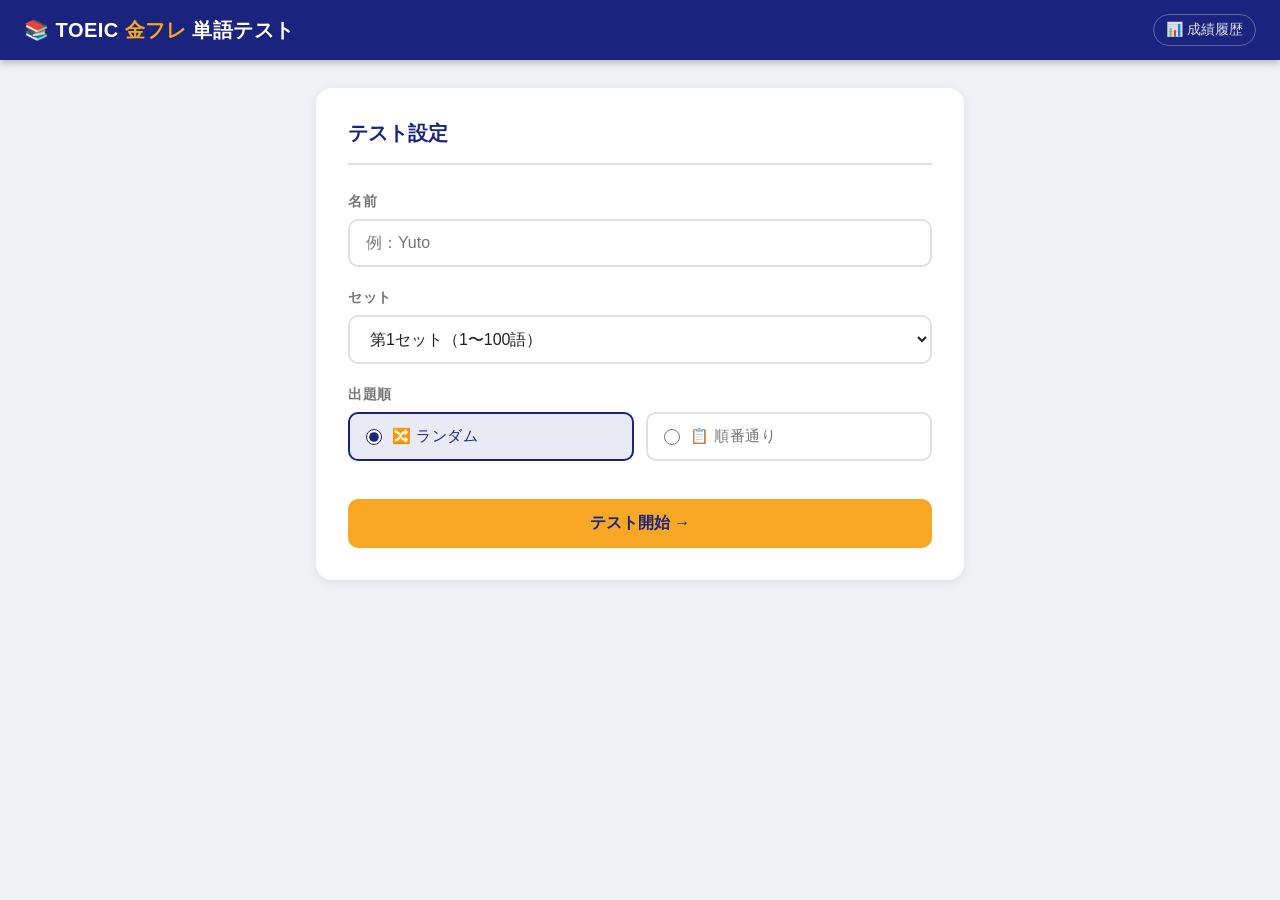
==== index.html @ 850b70ec "first commit" ====
<!DOCTYPE html>
<html lang="ja">
<head>
  <meta charset="UTF-8">
  <meta name="viewport" content="width=device-width, initial-scale=1.0">
  <title>TOEIC 金フレ 単語テスト</title>
  <link rel="stylesheet" href="style.css">
</head>
<body>
  <header class="header">
    <h1>📚 TOEIC <span class="accent">金フレ</span> 単語テスト</h1>
    <a href="history.html" class="header-link">📊 成績履歴</a>
  </header>

  <div class="container">
    <div class="card">
      <h2 class="card-title">テスト設定</h2>

      <div class="form-group">
        <label for="name">名前</label>
        <input type="text" id="name" placeholder="例：Yuto" autocomplete="off" />
      </div>

      <div class="form-group">
        <label for="set">セット</label>
        <select id="set">
          <option value="1">第1セット（1〜100語）</option>
          <option value="2">第2セット（101〜200語）</option>
          <option value="3">第3セット（201〜300語）</option>
          <option value="4">第4セット（301〜400語）</option>
          <option value="5">第5セット（401〜500語）</option>
          <option value="6">第6セット（501〜600語）</option>
          <option value="7">第7セット（601〜700語）</option>
          <option value="8">第8セット（701〜800語）</option>
          <option value="9">第9セット（801〜900語）</option>
          <option value="10">第10セット（901〜1000語）</option>
        </select>
      </div>

      <div class="form-group">
        <label>出題順</label>
        <div class="radio-group">
          <label class="radio-option">
            <input type="radio" name="order" value="random" checked>
            <span>🔀 ランダム</span>
          </label>
          <label class="radio-option">
            <input type="radio" name="order" value="sequential">
            <span>📋 順番通り</span>
          </label>
        </div>
      </div>

      <button class="btn btn-accent btn-full" onclick="startQuiz()">テスト開始 →</button>
    </div>
  </div>

  <script>
    // 前回入力した名前を自動復元
    const savedName = localStorage.getItem('lastPlayerName');
    if (savedName) document.getElementById('name').value = savedName;

    function startQuiz() {
      const name = document.getElementById('name').value.trim();
      const set  = document.getElementById('set').value;
      const order = document.querySelector('input[name="order"]:checked').value;

      if (!name) {
        const input = document.getElementById('name');
        input.style.borderColor = 'var(--wrong)';
        input.focus();
        return;
      }

      localStorage.setItem('lastPlayerName', name);
      sessionStorage.setItem('quizName',  name);
      sessionStorage.setItem('quizSet',   set);
      sessionStorage.setItem('quizOrder', order);

      window.location.href = 'quiz.html';
    }

    document.getElementById('name').addEventListener('input', function () {
      this.style.borderColor = '';
    });

    document.getElementById('name').addEventListener('keydown', function (e) {
      if (e.key === 'Enter') startQuiz();
    });
  </script>
</body>
</html>
---- style.css ----
* {
  margin: 0;
  padding: 0;
  box-sizing: border-box;
}

:root {
  --primary: #1a237e;
  --primary-light: #3949ab;
  --accent: #f9a825;
  --bg: #f0f2f5;
  --card: #ffffff;
  --text: #212121;
  --text-light: #757575;
  --correct: #2e7d32;
  --correct-bg: #e8f5e9;
  --wrong: #c62828;
  --wrong-bg: #ffebee;
  --border: #e0e0e0;
}

body {
  font-family: 'Segoe UI', Tahoma, Geneva, Verdana, sans-serif;
  background: var(--bg);
  color: var(--text);
  min-height: 100vh;
}

/* Header */
.header {
  background: var(--primary);
  color: white;
  padding: 14px 24px;
  display: flex;
  align-items: center;
  justify-content: space-between;
  box-shadow: 0 2px 8px rgba(0,0,0,0.3);
}

.header h1 {
  font-size: 20px;
  font-weight: 700;
  letter-spacing: 0.5px;
}

.header .accent {
  color: var(--accent);
}

.header-link {
  color: rgba(255,255,255,0.85);
  text-decoration: none;
  font-size: 14px;
  padding: 6px 12px;
  border: 1px solid rgba(255,255,255,0.3);
  border-radius: 20px;
  transition: all 0.2s;
}

.header-link:hover {
  background: rgba(255,255,255,0.15);
  color: white;
}

/* Container */
.container {
  max-width: 680px;
  margin: 0 auto;
  padding: 28px 16px;
}

/* Card */
.card {
  background: var(--card);
  border-radius: 16px;
  padding: 32px;
  box-shadow: 0 2px 12px rgba(0,0,0,0.08);
  margin-bottom: 20px;
}

.card-title {
  font-size: 20px;
  font-weight: 700;
  color: var(--primary);
  margin-bottom: 28px;
  padding-bottom: 16px;
  border-bottom: 2px solid var(--border);
}

/* Buttons */
.btn {
  display: inline-block;
  padding: 12px 28px;
  border: none;
  border-radius: 10px;
  font-size: 15px;
  font-weight: 600;
  cursor: pointer;
  transition: all 0.2s;
  text-decoration: none;
  text-align: center;
}

.btn-primary {
  background: var(--primary);
  color: white;
}

.btn-primary:hover {
  background: var(--primary-light);
  transform: translateY(-1px);
  box-shadow: 0 4px 12px rgba(26,35,126,0.3);
}

.btn-accent {
  background: var(--accent);
  color: var(--primary);
}

.btn-accent:hover {
  background: #fbb300;
  transform: translateY(-1px);
  box-shadow: 0 4px 12px rgba(249,168,37,0.4);
}

.btn-outline {
  background: transparent;
  color: var(--primary);
  border: 2px solid var(--primary);
}

.btn-outline:hover {
  background: var(--primary);
  color: white;
  transform: translateY(-1px);
}

.btn-full {
  width: 100%;
  padding: 14px;
  font-size: 16px;
  margin-top: 8px;
}

.btn:disabled {
  opacity: 0.6;
  cursor: not-allowed;
  transform: none !important;
}

.btn-group {
  display: flex;
  gap: 12px;
  justify-content: center;
  flex-wrap: wrap;
}

/* Form elements */
.form-group {
  margin-bottom: 22px;
}

label {
  display: block;
  font-weight: 600;
  font-size: 14px;
  color: var(--text-light);
  margin-bottom: 8px;
  text-transform: uppercase;
  letter-spacing: 0.5px;
}

input[type="text"] {
  width: 100%;
  padding: 13px 16px;
  border: 2px solid var(--border);
  border-radius: 10px;
  font-size: 16px;
  transition: border-color 0.2s;
  outline: none;
  color: var(--text);
}

input[type="text"]:focus {
  border-color: var(--primary);
  box-shadow: 0 0 0 3px rgba(26,35,126,0.1);
}

select {
  width: 100%;
  padding: 13px 16px;
  border: 2px solid var(--border);
  border-radius: 10px;
  font-size: 16px;
  outline: none;
  cursor: pointer;
  background: white;
  color: var(--text);
  transition: border-color 0.2s;
}

select:focus {
  border-color: var(--primary);
  box-shadow: 0 0 0 3px rgba(26,35,126,0.1);
}

/* Radio group */
.radio-group {
  display: flex;
  gap: 12px;
}

.radio-option {
  flex: 1;
  display: flex;
  align-items: center;
  gap: 10px;
  padding: 13px 16px;
  border: 2px solid var(--border);
  border-radius: 10px;
  cursor: pointer;
  transition: all 0.2s;
  font-size: 15px;
  font-weight: 500;
}

.radio-option:has(input:checked) {
  border-color: var(--primary);
  background: #e8eaf6;
  color: var(--primary);
}

.radio-option input[type="radio"] {
  accent-color: var(--primary);
  width: 16px;
  height: 16px;
}

/* Progress bar */
.progress-bar {
  background: var(--border);
  border-radius: 6px;
  height: 8px;
  margin-bottom: 20px;
  overflow: hidden;
}

.progress-fill {
  background: linear-gradient(90deg, var(--primary), var(--accent));
  height: 100%;
  border-radius: 6px;
  transition: width 0.4s ease;
}

.question-meta {
  display: flex;
  justify-content: space-between;
  align-items: center;
  margin-bottom: 32px;
  font-size: 14px;
  color: var(--text-light);
}

.question-meta .set-badge {
  background: var(--primary);
  color: white;
  padding: 4px 12px;
  border-radius: 20px;
  font-size: 12px;
  font-weight: 600;
}

/* Quiz specific */
.japanese-prompt {
  text-align: center;
  margin: 0 0 32px;
}

.japanese-prompt .word-jp {
  font-size: 32px;
  font-weight: 700;
  color: var(--primary);
  display: block;
  margin-bottom: 8px;
  letter-spacing: 1px;
}

.answer-row {
  display: flex;
  gap: 12px;
  align-items: stretch;
}

.answer-row input {
  flex: 1;
  font-size: 18px;
  padding: 14px 18px;
}

.answer-row .btn {
  padding: 14px 24px;
  white-space: nowrap;
}

.feedback-box {
  margin-top: 16px;
  padding: 14px 18px;
  border-radius: 10px;
  font-size: 15px;
  font-weight: 600;
  display: none;
}

.feedback-box.correct {
  background: var(--correct-bg);
  color: var(--correct);
  border: 1px solid #a5d6a7;
  display: block;
}

.feedback-box.wrong {
  background: var(--wrong-bg);
  color: var(--wrong);
  border: 1px solid #ef9a9a;
  display: block;
}

.next-area {
  margin-top: 20px;
  text-align: right;
  display: none;
}

/* Score display */
.score-display {
  text-align: center;
  padding: 24px 0;
}

.score-ring {
  display: inline-flex;
  flex-direction: column;
  align-items: center;
  justify-content: center;
  width: 160px;
  height: 160px;
  border-radius: 50%;
  border: 8px solid var(--primary);
  margin-bottom: 16px;
}

.score-ring.high { border-color: var(--correct); }
.score-ring.mid { border-color: var(--accent); }
.score-ring.low { border-color: var(--wrong); }

.score-number {
  font-size: 42px;
  font-weight: 800;
  color: var(--primary);
  line-height: 1;
}

.score-ring.high .score-number { color: var(--correct); }
.score-ring.mid .score-number { color: #e65100; }
.score-ring.low .score-number { color: var(--wrong); }

.score-fraction {
  font-size: 15px;
  color: var(--text-light);
  margin-top: 4px;
}

.result-info {
  font-size: 14px;
  color: var(--text-light);
  margin-top: 8px;
}

/* Wrong words list */
.wrong-list {
  list-style: none;
}

.wrong-item {
  display: flex;
  justify-content: space-between;
  align-items: center;
  padding: 11px 0;
  border-bottom: 1px solid var(--border);
  font-size: 14px;
  gap: 12px;
}

.wrong-item:last-child {
  border-bottom: none;
}

.wrong-item .jp {
  color: var(--text-light);
  flex: 1;
}

.wrong-item .user-ans {
  color: var(--wrong);
  font-weight: 600;
  text-decoration: line-through;
  font-size: 13px;
}

.wrong-item .correct-ans {
  color: var(--correct);
  font-weight: 700;
}

.arrow {
  color: var(--border);
  margin: 0 4px;
}

/* Status message */
.status-msg {
  font-size: 13px;
  margin-top: 10px;
  text-align: center;
  min-height: 20px;
}

.status-msg.ok { color: var(--correct); }
.status-msg.err { color: var(--wrong); }

/* History page */
.filter-row {
  display: flex;
  gap: 12px;
  align-items: flex-end;
  margin-bottom: 24px;
}

.filter-row .form-group {
  margin-bottom: 0;
  min-width: 200px;
}

.chart-container {
  position: relative;
  height: 280px;
  margin: 8px 0 24px;
}

.records-table {
  width: 100%;
  border-collapse: collapse;
  font-size: 14px;
}

.records-table th {
  background: var(--bg);
  padding: 10px 12px;
  text-align: left;
  font-weight: 600;
  font-size: 12px;
  color: var(--text-light);
  text-transform: uppercase;
  letter-spacing: 0.5px;
  border-bottom: 2px solid var(--border);
}

.records-table td {
  padding: 11px 12px;
  border-bottom: 1px solid var(--border);
}

.records-table tr:last-child td {
  border-bottom: none;
}

.records-table tr:hover td {
  background: #fafafa;
}

.accuracy-badge {
  font-weight: 700;
  padding: 3px 10px;
  border-radius: 20px;
  font-size: 13px;
}

.accuracy-badge.high { color: var(--correct); background: var(--correct-bg); }
.accuracy-badge.mid { color: #e65100; background: #fff3e0; }
.accuracy-badge.low { color: var(--wrong); background: var(--wrong-bg); }

/* Empty state */
.empty-state {
  text-align: center;
  padding: 48px 24px;
  color: var(--text-light);
}

.empty-state .icon { font-size: 48px; margin-bottom: 16px; }
.empty-state p { font-size: 15px; }

/* Loading */
.loading {
  text-align: center;
  padding: 48px;
  color: var(--text-light);
}

/* Responsive */
@media (max-width: 480px) {
  .card { padding: 20px; }
  .radio-group { flex-direction: column; }
  .japanese-prompt .word-jp { font-size: 26px; }
  .answer-row { flex-direction: column; }
}
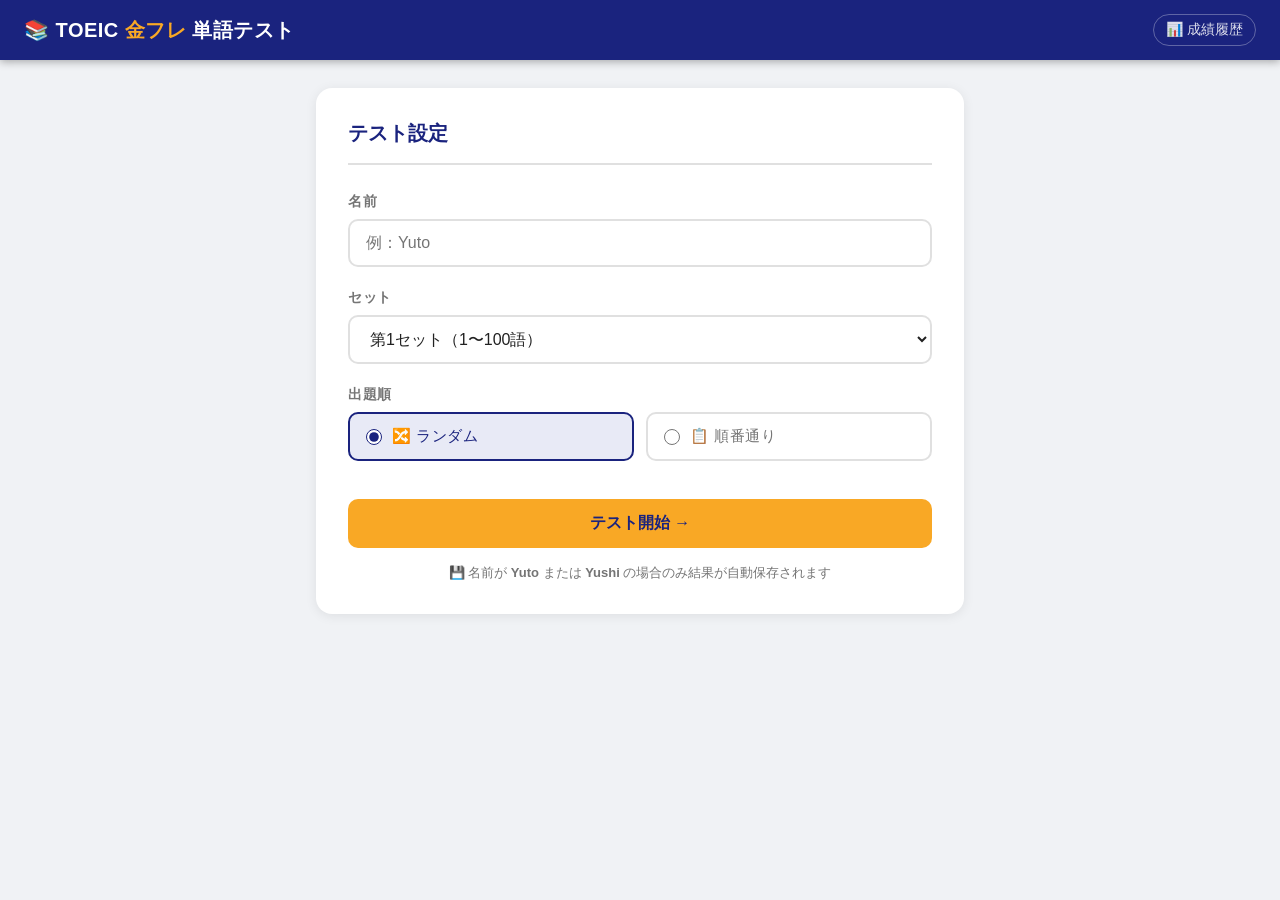
==== commit d0ce3d56: "auto-save for Yuto/Yushi only" ====
--- a/index.html
+++ b/index.html
@@ -52,6 +52,10 @@
       </div>
 
       <button class="btn btn-accent btn-full" onclick="startQuiz()">テスト開始 →</button>
+
+      <p style="margin-top: 16px; font-size: 13px; color: var(--text-light); text-align: center;">
+        💾 名前が <strong>Yuto</strong> または <strong>Yushi</strong> の場合のみ結果が自動保存されます
+      </p>
     </div>
   </div>
 
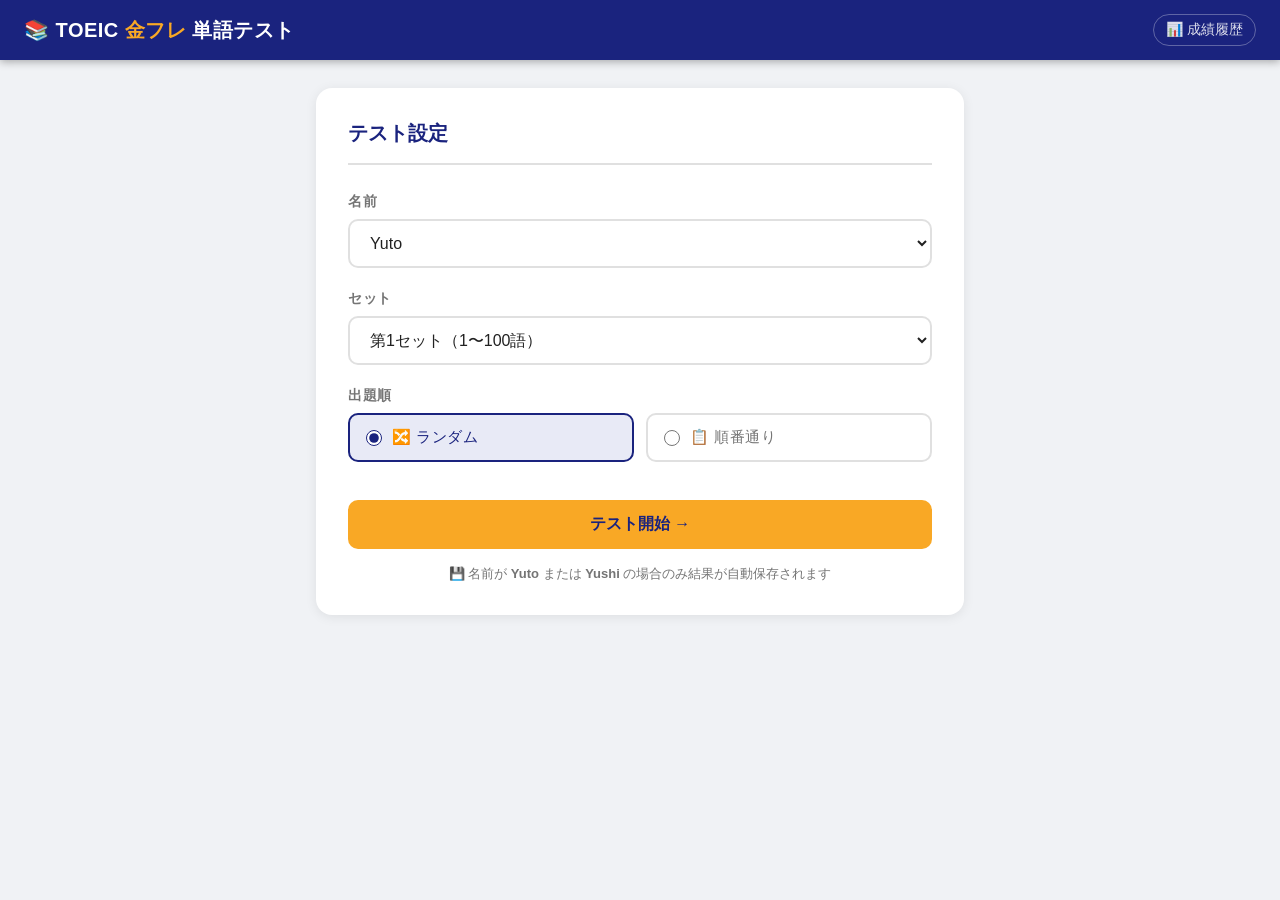
==== commit c0c8d8bd: "change name input to dropdown" ====
--- a/index.html
+++ b/index.html
@@ -18,7 +18,11 @@
 
       <div class="form-group">
         <label for="name">名前</label>
-        <input type="text" id="name" placeholder="例：Yuto" autocomplete="off" />
+        <select id="name">
+          <option value="Yuto">Yuto</option>
+          <option value="Yushi">Yushi</option>
+          <option value="Test">Test</option>
+        </select>
       </div>
 
       <div class="form-group">
@@ -60,21 +64,14 @@
   </div>
 
   <script>
-    // 前回入力した名前を自動復元
+    // 前回選択した名前を自動復元
     const savedName = localStorage.getItem('lastPlayerName');
     if (savedName) document.getElementById('name').value = savedName;
 
     function startQuiz() {
-      const name = document.getElementById('name').value.trim();
-      const set  = document.getElementById('set').value;
+      const name  = document.getElementById('name').value;
+      const set   = document.getElementById('set').value;
       const order = document.querySelector('input[name="order"]:checked').value;
-
-      if (!name) {
-        const input = document.getElementById('name');
-        input.style.borderColor = 'var(--wrong)';
-        input.focus();
-        return;
-      }
 
       localStorage.setItem('lastPlayerName', name);
       sessionStorage.setItem('quizName',  name);
@@ -84,13 +81,6 @@
       window.location.href = 'quiz.html';
     }
 
-    document.getElementById('name').addEventListener('input', function () {
-      this.style.borderColor = '';
-    });
-
-    document.getElementById('name').addEventListener('keydown', function (e) {
-      if (e.key === 'Enter') startQuiz();
-    });
   </script>
 </body>
 </html>
--- a/style.css
+++ b/style.css
@@ -285,6 +285,15 @@
   letter-spacing: 1px;
 }
 
+.japanese-prompt .word-example {
+  display: block;
+  font-size: 22px;
+  font-weight: 600;
+  color: var(--primary);
+  margin-top: 12px;
+  line-height: 1.6;
+}
+
 .answer-row {
   display: flex;
   gap: 12px;
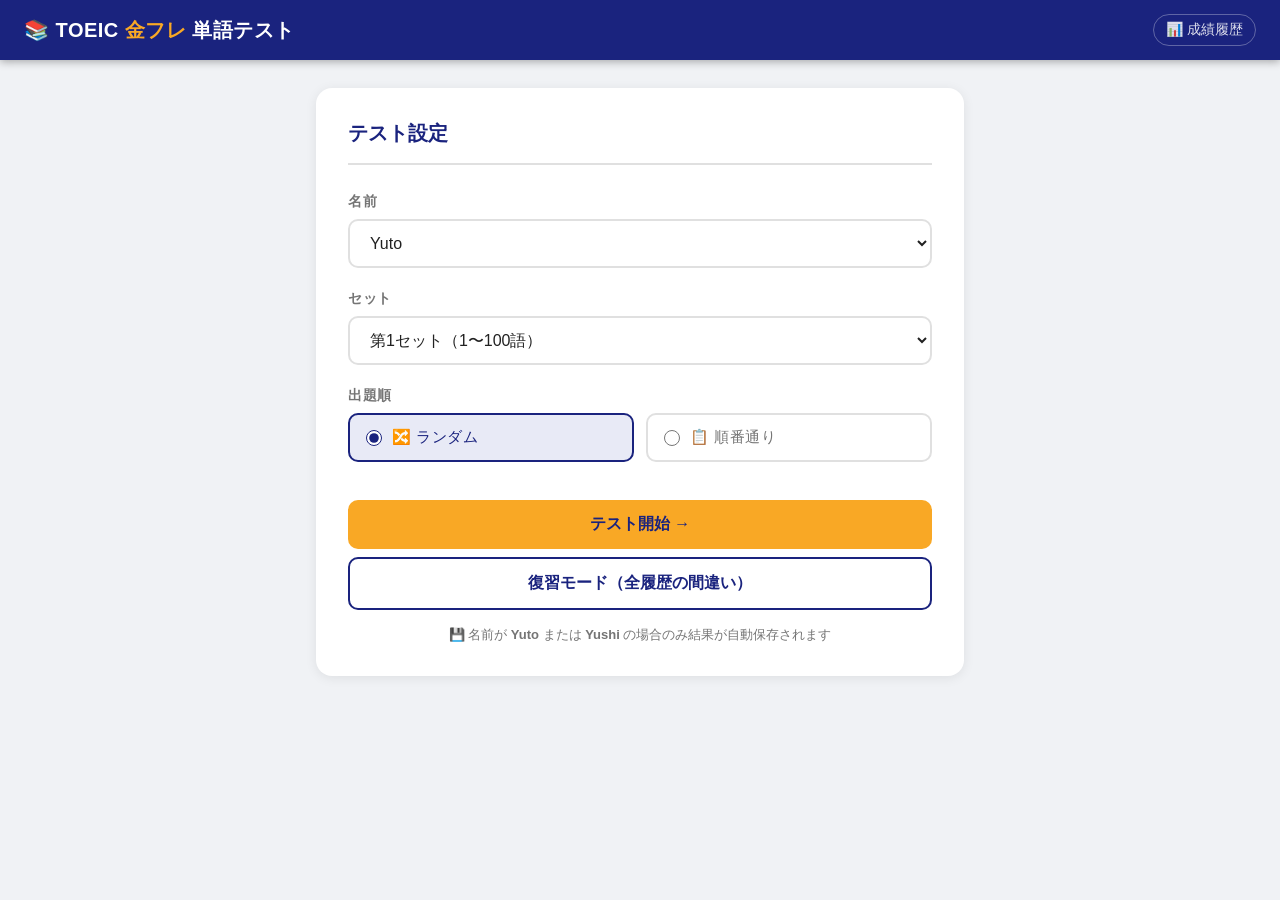
==== commit 2445832f: "renew application function Fukushu" ====
--- a/index.html
+++ b/index.html
@@ -5,6 +5,7 @@
   <meta name="viewport" content="width=device-width, initial-scale=1.0">
   <title>TOEIC 金フレ 単語テスト</title>
   <link rel="stylesheet" href="style.css">
+  <script src="config.js"></script>
 </head>
 <body>
   <header class="header">
@@ -56,6 +57,7 @@
       </div>
 
       <button class="btn btn-accent btn-full" onclick="startQuiz()">テスト開始 →</button>
+      <button class="btn btn-outline btn-full" id="reviewBtn" onclick="startReview()" style="margin-top:8px;">復習モード（全履歴の間違い）</button>
 
       <p style="margin-top: 16px; font-size: 13px; color: var(--text-light); text-align: center;">
         💾 名前が <strong>Yuto</strong> または <strong>Yushi</strong> の場合のみ結果が自動保存されます
@@ -77,8 +79,61 @@
       sessionStorage.setItem('quizName',  name);
       sessionStorage.setItem('quizSet',   set);
       sessionStorage.setItem('quizOrder', order);
+      sessionStorage.removeItem('quizMode');
+      sessionStorage.removeItem('reviewWords');
 
       window.location.href = 'quiz.html';
+    }
+
+    async function startReview() {
+      const name = document.getElementById('name').value;
+      localStorage.setItem('lastPlayerName', name);
+
+      if (!CONFIG.GAS_URL || CONFIG.GAS_URL === 'YOUR_GAS_URL_HERE') {
+        alert('GAS_URLが設定されていないため復習モードは使用できません。');
+        return;
+      }
+
+      const btn = document.getElementById('reviewBtn');
+      btn.textContent = '読み込み中...';
+      btn.disabled = true;
+
+      try {
+        const res = await fetch(CONFIG.GAS_URL + '?action=get', { redirect: 'follow' });
+        const records = await res.json();
+
+        const userRecords = records.filter(r => r.name === name);
+        if (userRecords.length === 0) {
+          alert(`${name} の記録がまだありません。`);
+          return;
+        }
+
+        const wrongSet = new Set();
+        userRecords.forEach(r => {
+          if (r.wrongWords) {
+            r.wrongWords.split(' / ').forEach(w => {
+              const eng = w.split('(')[0].trim();
+              if (eng) wrongSet.add(eng);
+            });
+          }
+        });
+
+        if (wrongSet.size === 0) {
+          alert(`${name} の間違えた単語がありません。`);
+          return;
+        }
+
+        sessionStorage.setItem('quizName',     name);
+        sessionStorage.setItem('quizMode',     'review');
+        sessionStorage.setItem('reviewWords',  JSON.stringify([...wrongSet]));
+
+        window.location.href = 'quiz.html';
+      } catch (err) {
+        alert('データの読み込みに失敗しました。');
+      } finally {
+        btn.textContent = '復習モード（全履歴の間違い）';
+        btn.disabled = false;
+      }
     }
 
   </script>
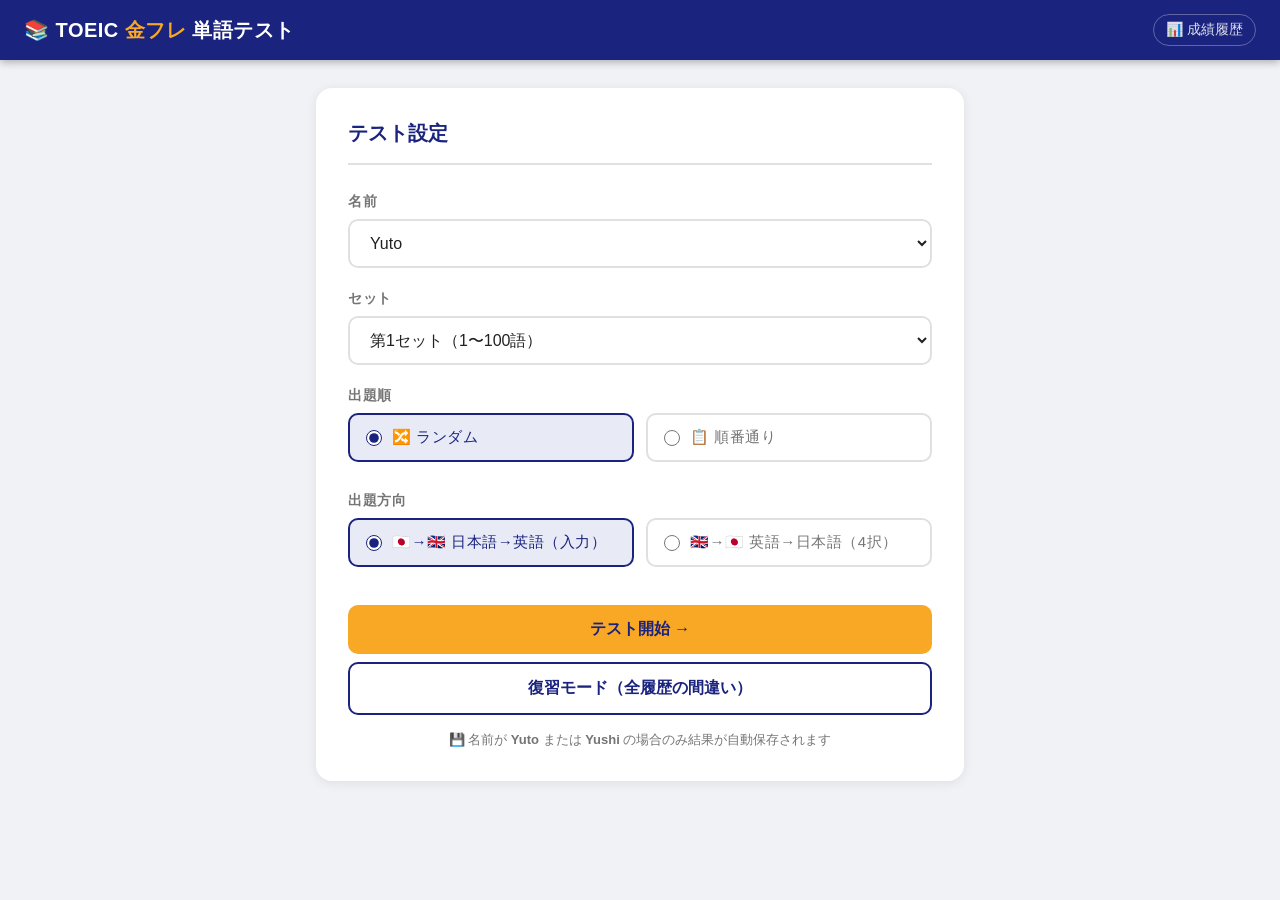
==== commit 45529edd: "append additional mode English to Japanese" ====
--- a/index.html
+++ b/index.html
@@ -56,6 +56,20 @@
         </div>
       </div>
 
+      <div class="form-group">
+        <label>出題方向</label>
+        <div class="radio-group">
+          <label class="radio-option">
+            <input type="radio" name="direction" value="jp-to-en" checked>
+            <span>🇯🇵→🇬🇧 日本語→英語（入力）</span>
+          </label>
+          <label class="radio-option">
+            <input type="radio" name="direction" value="en-to-jp">
+            <span>🇬🇧→🇯🇵 英語→日本語（4択）</span>
+          </label>
+        </div>
+      </div>
+
       <button class="btn btn-accent btn-full" onclick="startQuiz()">テスト開始 →</button>
       <button class="btn btn-outline btn-full" id="reviewBtn" onclick="startReview()" style="margin-top:8px;">復習モード（全履歴の間違い）</button>
 
@@ -71,14 +85,16 @@
     if (savedName) document.getElementById('name').value = savedName;
 
     function startQuiz() {
-      const name  = document.getElementById('name').value;
-      const set   = document.getElementById('set').value;
-      const order = document.querySelector('input[name="order"]:checked').value;
+      const name      = document.getElementById('name').value;
+      const set       = document.getElementById('set').value;
+      const order     = document.querySelector('input[name="order"]:checked').value;
+      const direction = document.querySelector('input[name="direction"]:checked').value;
 
       localStorage.setItem('lastPlayerName', name);
-      sessionStorage.setItem('quizName',  name);
-      sessionStorage.setItem('quizSet',   set);
-      sessionStorage.setItem('quizOrder', order);
+      sessionStorage.setItem('quizName',      name);
+      sessionStorage.setItem('quizSet',       set);
+      sessionStorage.setItem('quizOrder',     order);
+      sessionStorage.setItem('quizDirection', direction);
       sessionStorage.removeItem('quizMode');
       sessionStorage.removeItem('reviewWords');
 
@@ -99,33 +115,85 @@
       btn.disabled = true;
 
       try {
-        const res = await fetch(CONFIG.GAS_URL + '?action=get', { redirect: 'follow' });
-        const records = await res.json();
-
-        const userRecords = records.filter(r => r.name === name);
+        // Results と ReviewProgress を並行取得
+        const [resResults, resReview] = await Promise.all([
+          fetch(CONFIG.GAS_URL + '?action=get',                        { redirect: 'follow' }),
+          fetch(CONFIG.GAS_URL + '?action=getReview&name=' + encodeURIComponent(name), { redirect: 'follow' })
+        ]);
+        const records       = await resResults.json();
+        const reviewHistory = await resReview.json();
+
+        // 対象ユーザーのレコードを時系列順に並べる
+        const userRecords = records
+          .filter(r => r.name === name)
+          .sort((a, b) => new Date(a.timestamp) - new Date(b.timestamp));
+
         if (userRecords.length === 0) {
           alert(`${name} の記録がまだありません。`);
           return;
         }
 
-        const wrongSet = new Set();
+        // 単語ごとの間違い回数 と 初出のセット番号 を集計
+        const wrongCount = {};  // { english: count }
+        const wordSetMap = {};  // { english: setNumber }
         userRecords.forEach(r => {
-          if (r.wrongWords) {
-            r.wrongWords.split(' / ').forEach(w => {
-              const eng = w.split('(')[0].trim();
-              if (eng) wrongSet.add(eng);
-            });
-          }
-        });
-
-        if (wrongSet.size === 0) {
+          if (!r.wrongWords) return;
+          r.wrongWords.split(' / ').forEach(w => {
+            const eng = w.split('(')[0].trim();
+            if (!eng) return;
+            wrongCount[eng] = (wrongCount[eng] || 0) + 1;
+            if (!wordSetMap[eng]) wordSetMap[eng] = r.setNumber;
+          });
+        });
+
+        if (Object.keys(wrongCount).length === 0) {
           alert(`${name} の間違えた単語がありません。`);
           return;
         }
 
-        sessionStorage.setItem('quizName',     name);
-        sessionStorage.setItem('quizMode',     'review');
-        sessionStorage.setItem('reviewWords',  JSON.stringify([...wrongSet]));
+        const masteredWords = new Set();
+
+        // 卒業判定①: そのセットの直近2回どちらにも出てこなかった単語は除外
+        const recordsBySet = {};
+        userRecords.forEach(r => {
+          if (!recordsBySet[r.setNumber]) recordsBySet[r.setNumber] = [];
+          recordsBySet[r.setNumber].push(r);
+        });
+        Object.entries(wordSetMap).forEach(([eng, setNum]) => {
+          const setRecords = recordsBySet[setNum] || [];
+          if (setRecords.length < 2) return;
+          const last2 = setRecords.slice(-2);
+          const stillWrong = last2.some(r =>
+            r.wrongWords && r.wrongWords.split(' / ').some(w => w.split('(')[0].trim() === eng)
+          );
+          if (!stillWrong) masteredWords.add(eng);
+        });
+
+        // 卒業判定②: 復習モードで直近2回連続正解した単語は除外
+        const reviewByWord = {};  // { english: [isCorrect, ...] } 時系列順
+        reviewHistory
+          .sort((a, b) => new Date(a.timestamp) - new Date(b.timestamp))
+          .forEach(r => {
+            if (!reviewByWord[r.english]) reviewByWord[r.english] = [];
+            reviewByWord[r.english].push(r.isCorrect);
+          });
+        Object.entries(reviewByWord).forEach(([eng, results]) => {
+          if (results.length < 2) return;
+          const last2 = results.slice(-2);
+          if (last2[0] === true && last2[1] === true) masteredWords.add(eng);
+        });
+
+        const reviewWords = Object.keys(wrongCount).filter(w => !masteredWords.has(w));
+
+        if (reviewWords.length === 0) {
+          alert(`${name} の復習すべき単語がありません。全部覚えています！`);
+          return;
+        }
+
+        sessionStorage.setItem('quizName',          name);
+        sessionStorage.setItem('quizMode',          'review');
+        sessionStorage.setItem('reviewWords',       JSON.stringify(reviewWords));
+        sessionStorage.setItem('reviewWrongCounts', JSON.stringify(wrongCount));
 
         window.location.href = 'quiz.html';
       } catch (err) {
